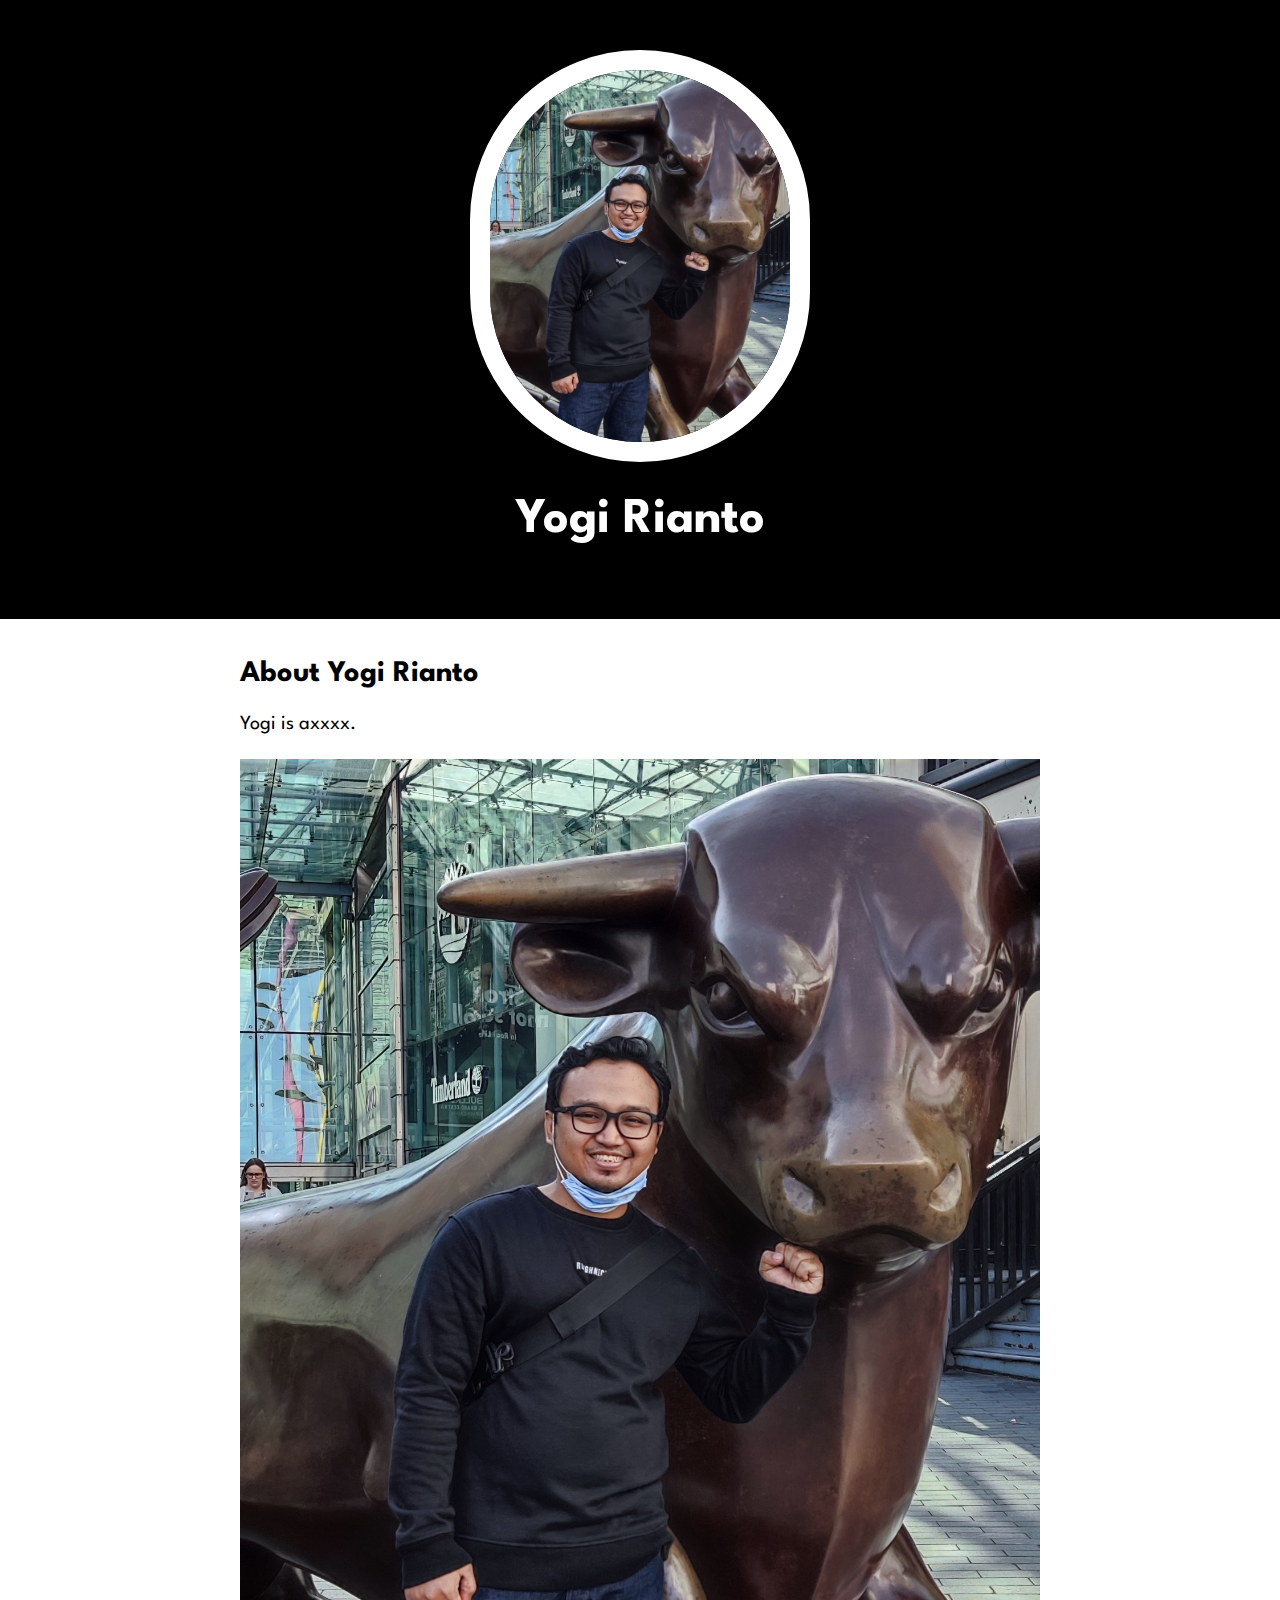
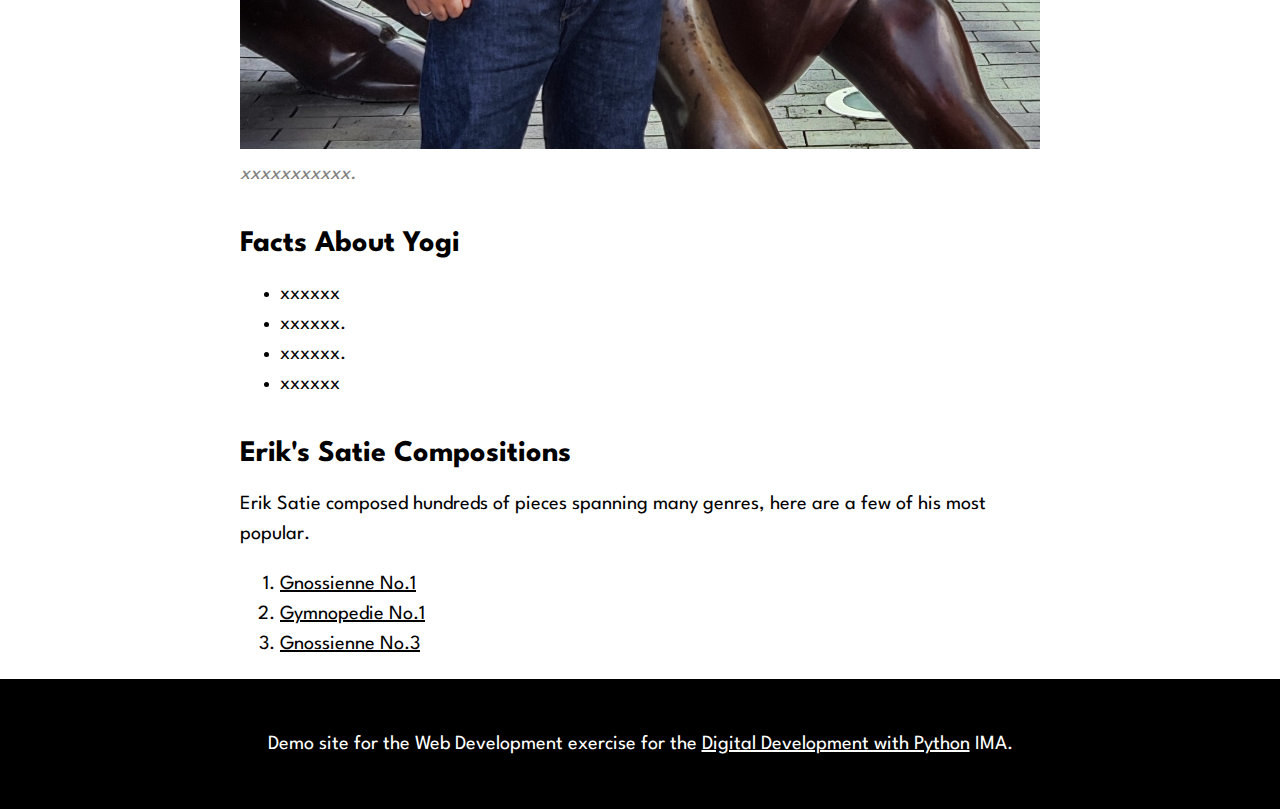
==== index.html @ 6f37bd8b "Update index.html" ====
<!DOCTYPE html>
<html>
<head>
	<meta charset="utf-8">
	<meta name="viewport" content="width=device-width, initial-scale=1">
	<title>DDP_IMA_Yogi</title>
	<link rel="icon" href="Images/Bull_ring.jpg">
	<link rel="preconnect" href="https://fonts.googleapis.com">
	<link rel="preconnect" href="https://fonts.gstatic.com" crossorigin>
	<link href="https://fonts.googleapis.com/css2?family=League+Spartan&display=swap" rel="stylesheet">
	<link rel="stylesheet" type="text/css" href="CSS/style.css">
</head>
<body>

	<!-- Header section -->
	<header>
		<img src="Images/Bull_ring.jpg">
		<h1>Yogi Rianto</h1>
	</header>

	<!-- Main section -->
	<main>
		<h2>About Yogi Rianto</h2>
		<p>Yogi is axxxx.</p>
		<img src="Images/Bull_ring.jpg">
		<p class="caption">xxxxxxxxxxx.</p>

		<!-- Facts -->
		<h2>Facts About Yogi</h2>
		<ul>
			<li>xxxxxx</li>
			<li>xxxxxx.</li>
			<li>xxxxxx.</li>
			<li>xxxxxx</li>
		</ul>

		<!-- Compositions -->
		<h2>Erik's Satie Compositions</h2>
		<p>Erik Satie composed hundreds of pieces spanning many genres, here are a few of his most popular.</p>
		<ol>
			<li><a href="https://youtu.be/kYU-rE1eM-w" target="_blank">Gnossienne No.1</a></li>
			<li><a href="https://youtu.be/Yl7fK23F5QU" target="_blank">Gymnopedie No.1</a></li>
			<li><a href="https://youtu.be/yxY5NCPxs8A" target="_blank">Gnossienne No.3</a></li>		
		</ol></a>
	</main>

	<!-- Footer section -->
	<footer>
		<p>Demo site for the Web Development exercise for the <a href="https://courses.warwick.ac.uk/modules/2021/WM9A4-15" target="_blank">Digital Development with Python</a> IMA.</p>
	</footer>
</body>
</html>
---- CSS/style.css ----
body {
	margin: 0;
	font-family: 'League Spartan', sans-serif;
	font-size: 20px;
	line-height: 30px;
}

/*Header section*/

header{
	background-color: black;
	text-align: center;
	padding-top: 50px;
	padding-bottom: 50px;
}

header h1{
	color:  white;
	font-size: 50px;
}

header img{
	border-radius: 170px;
	width: 300px;
	border: 20px solid white;
}

/*Main section*/
main{
	max-width: 800px;
	margin: 0 auto;
	padding: 0 20px;
}

main img{
	max-width: 100%;
}

main h2{
	font-size: 30px;
	margin: 40px 0 10px;
}

main a{
	color: black;
}

main a:hover{
	background-color: black;
	color: white;
}

p.caption{
	margin-top: 0;
	color:  grey;
	font-style: italic;
	font-size: 20px;
}

/*Footer section*/

footer{
	background-color: black;
	text-align: center;
	padding: 50px;
}

footer p{
	margin: 0;
	color:  white;
	font-size: 20px;
}

footer a{
	color: white;
}

footer a:hover{
	background-color: white;
	color: black;
}
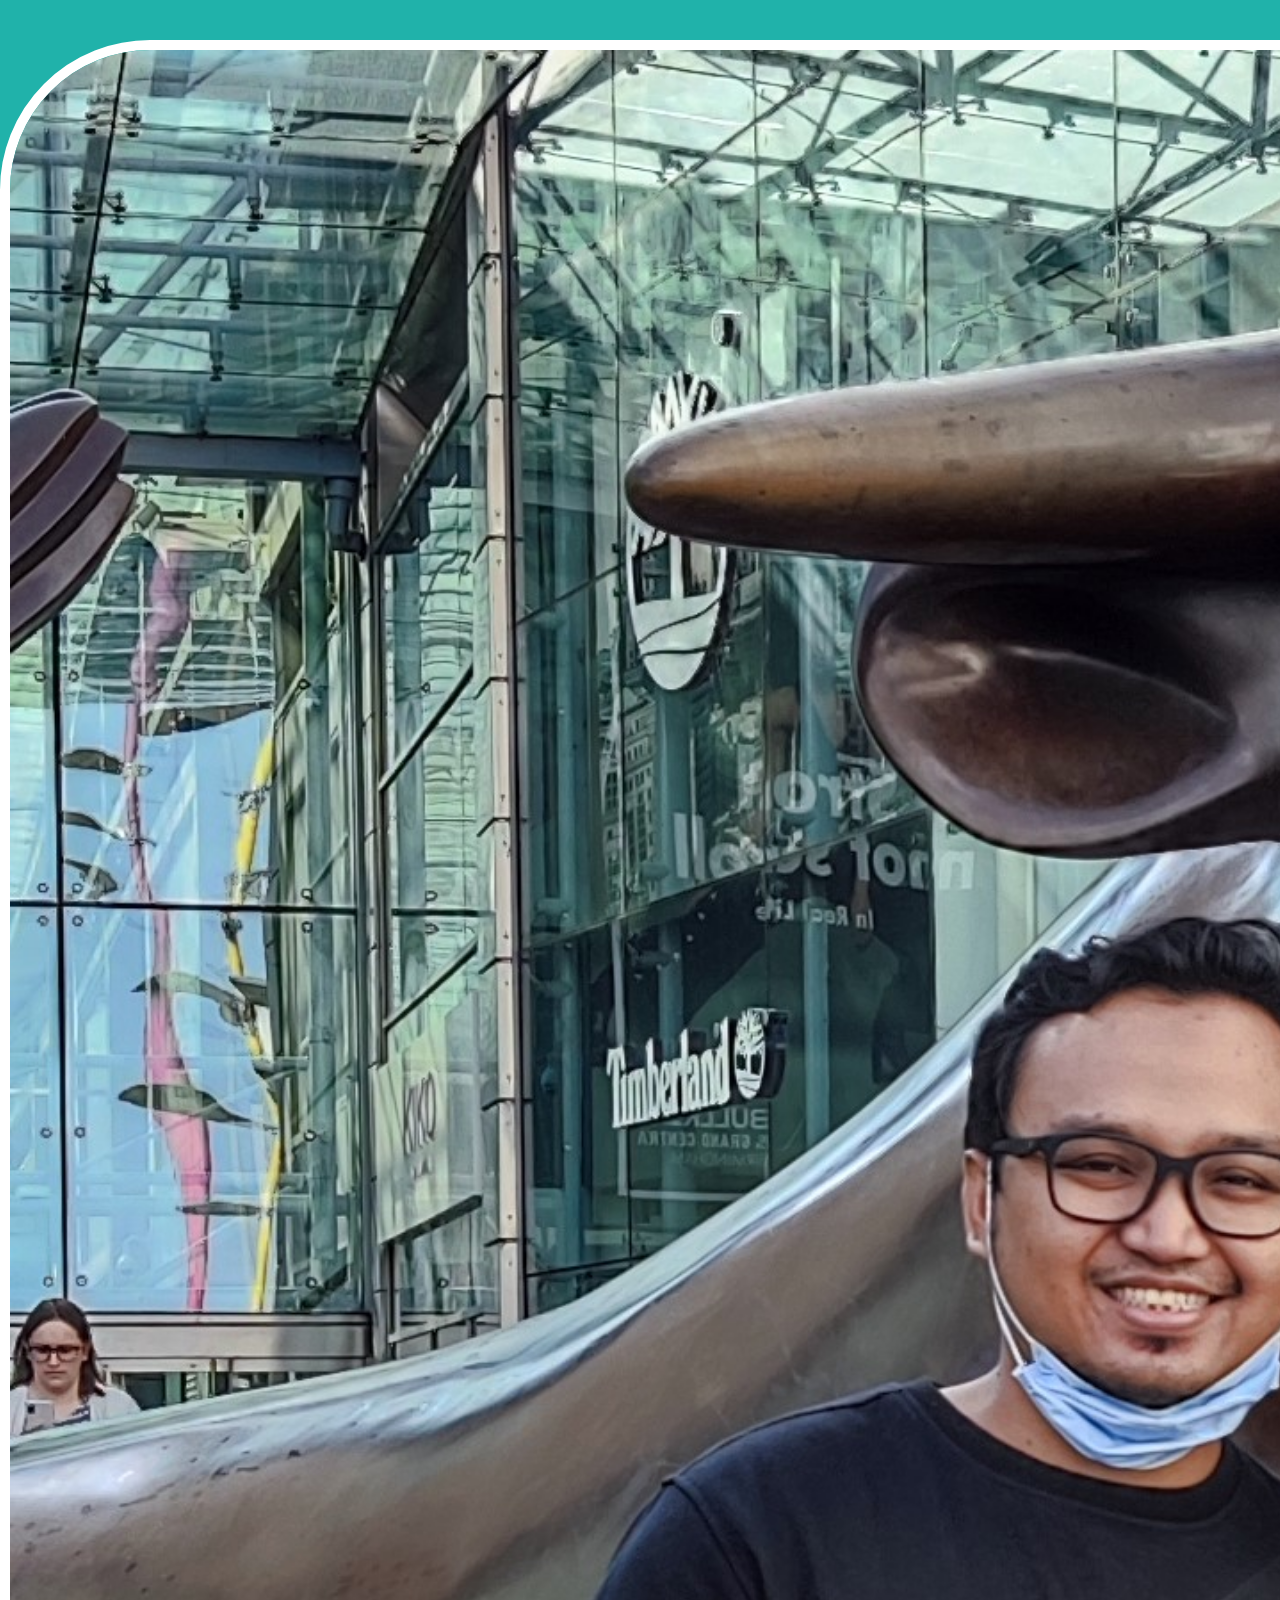
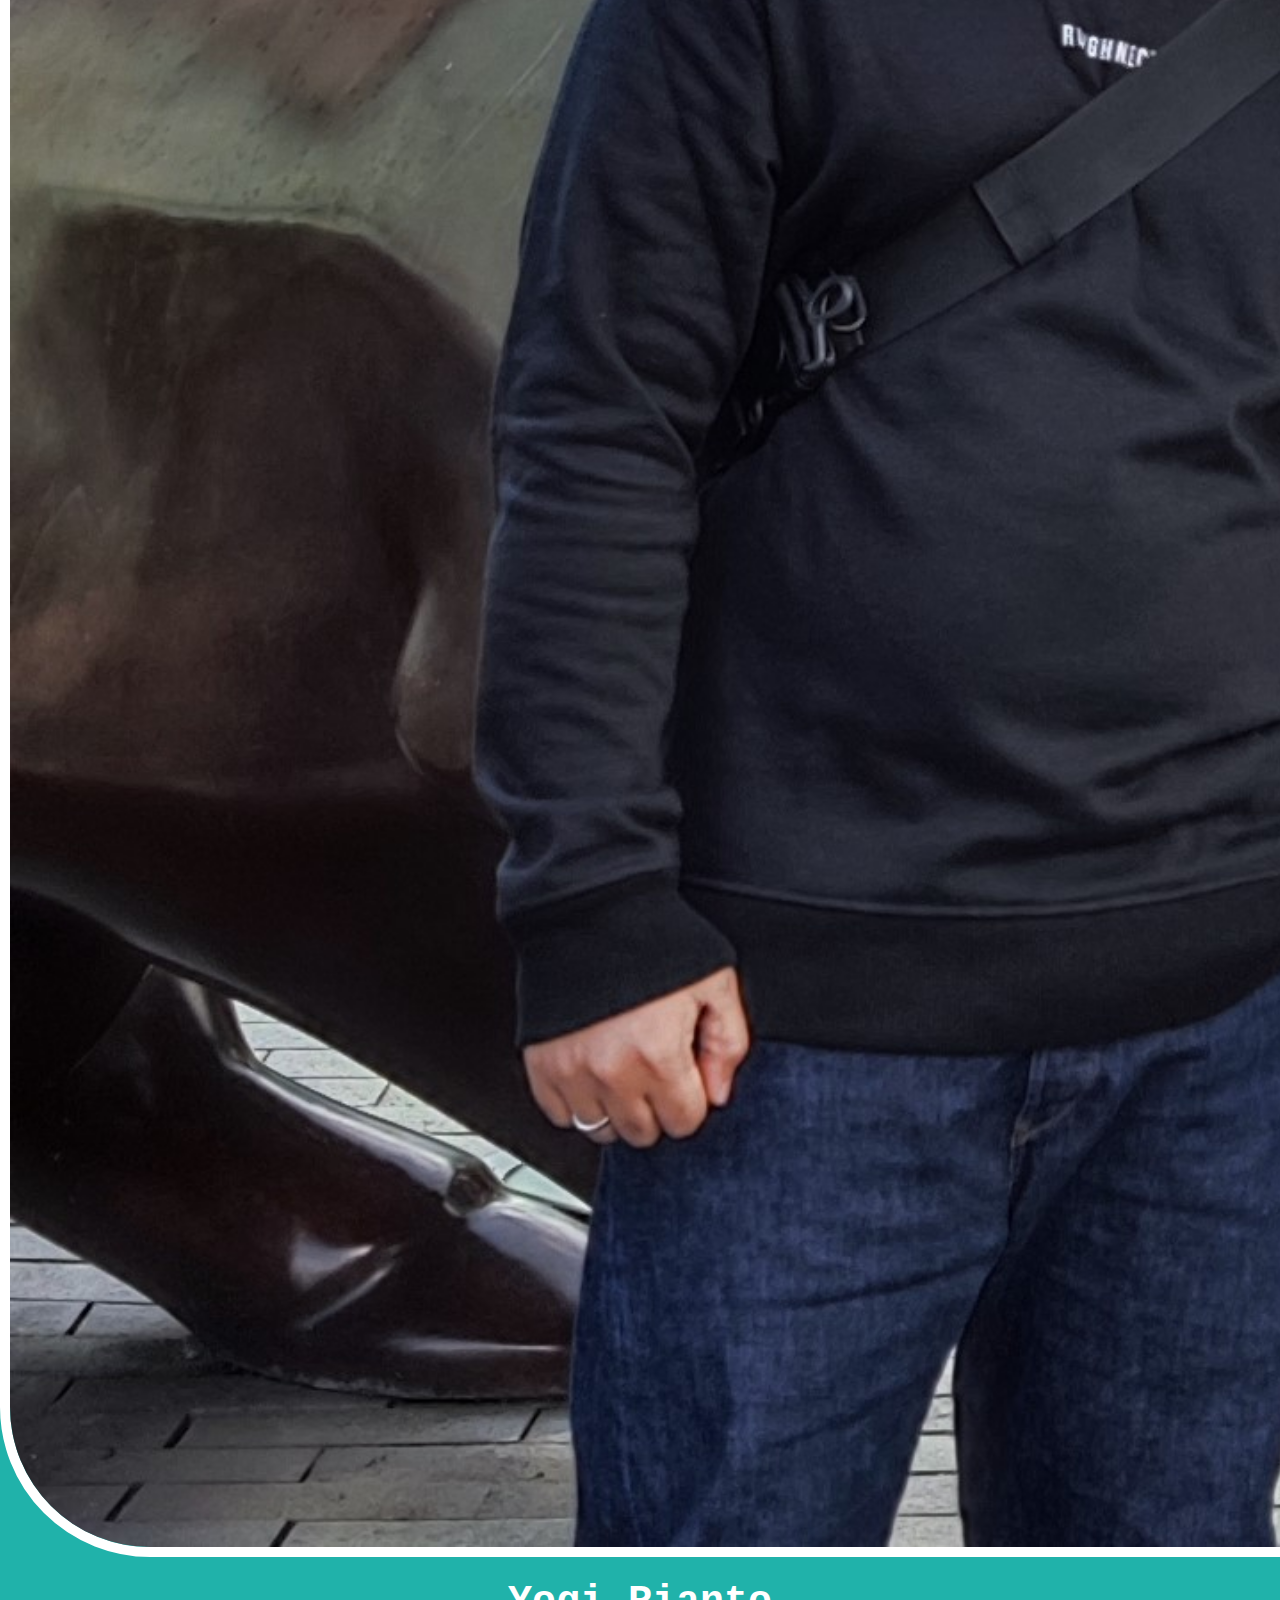
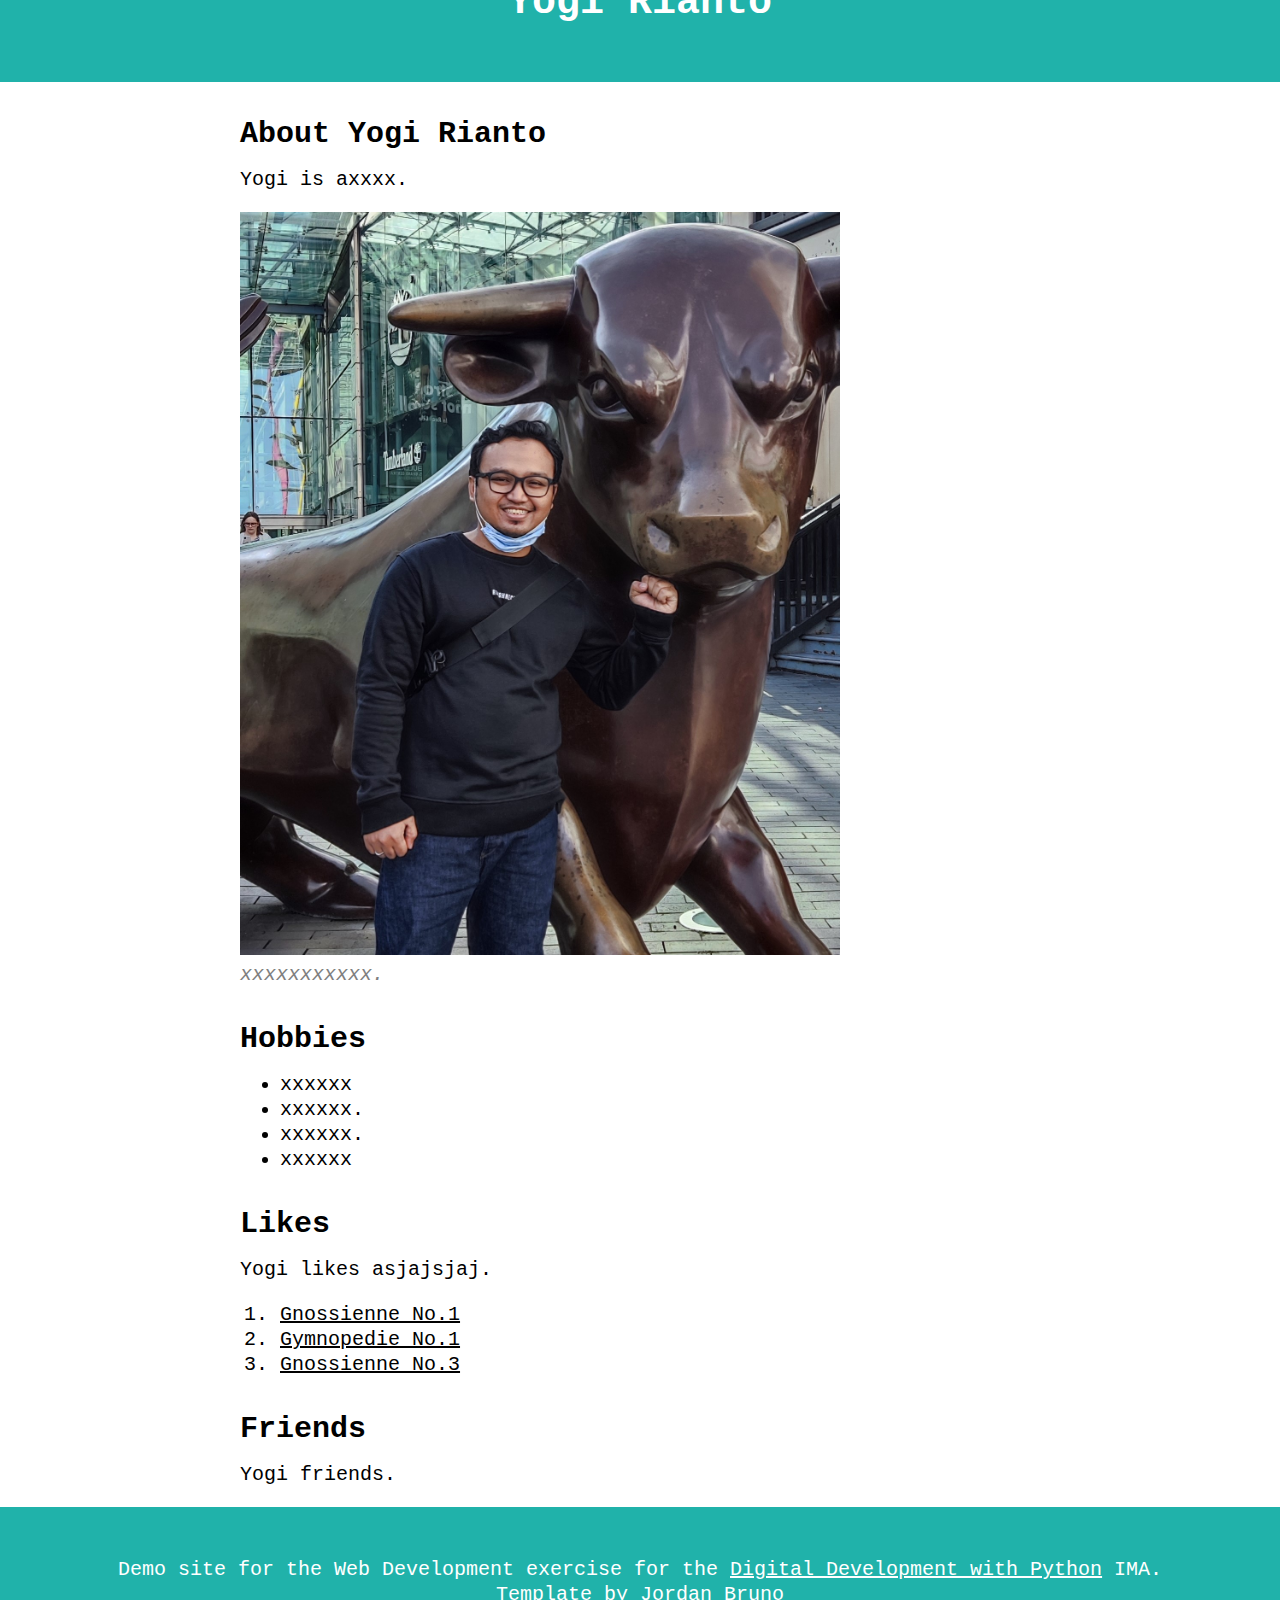
==== commit 94aa6a88: "Update index.html" ====
--- a/index.html
+++ b/index.html
@@ -25,8 +25,8 @@
 		<img src="Images/Bull_ring.jpg">
 		<p class="caption">xxxxxxxxxxx.</p>
 
-		<!-- Facts -->
-		<h2>Facts About Yogi</h2>
+		<!-- Hobbies -->
+		<h2>Hobbies</h2>
 		<ul>
 			<li>xxxxxx</li>
 			<li>xxxxxx.</li>
@@ -34,19 +34,24 @@
 			<li>xxxxxx</li>
 		</ul>
 
-		<!-- Compositions -->
-		<h2>Erik's Satie Compositions</h2>
-		<p>Erik Satie composed hundreds of pieces spanning many genres, here are a few of his most popular.</p>
+		<!-- Likes -->
+		<h2>Likes</h2>
+		<p>Yogi likes asjajsjaj.</p>
 		<ol>
 			<li><a href="https://youtu.be/kYU-rE1eM-w" target="_blank">Gnossienne No.1</a></li>
 			<li><a href="https://youtu.be/Yl7fK23F5QU" target="_blank">Gymnopedie No.1</a></li>
 			<li><a href="https://youtu.be/yxY5NCPxs8A" target="_blank">Gnossienne No.3</a></li>		
 		</ol></a>
+		<!-- Friends -->
+		<h2>Friends</h2>
+		<p>Yogi friends.</p>
+
 	</main>
 
 	<!-- Footer section -->
 	<footer>
 		<p>Demo site for the Web Development exercise for the <a href="https://courses.warwick.ac.uk/modules/2021/WM9A4-15" target="_blank">Digital Development with Python</a> IMA.</p>
+		<p>Template by Jordan_Bruno<p>
 	</footer>
 </body>
 </html>--- a/CSS/style.css
+++ b/CSS/style.css
@@ -1,28 +1,28 @@
 body {
 	margin: 0;
-	font-family: 'League Spartan', sans-serif;
+	font-family: monospace ;
 	font-size: 20px;
-	line-height: 30px;
+	line-height: 25px;
 }
 
 /*Header section*/
 
 header{
-	background-color: black;
+	background-color: lightseagreen;
 	text-align: center;
-	padding-top: 50px;
-	padding-bottom: 50px;
+	padding-top: 40px;
+	padding-bottom: 40px;
 }
 
 header h1{
 	color:  white;
-	font-size: 50px;
+	font-size: 40px;
 }
 
 header img{
-	border-radius: 170px;
-	width: 300px;
-	border: 20px solid white;
+	border-radius: 150px;
+	width: 2500px;
+	border: 10px solid white;
 }
 
 /*Main section*/
@@ -33,7 +33,7 @@
 }
 
 main img{
-	max-width: 100%;
+	max-width: 75%;
 }
 
 main h2{
@@ -60,7 +60,7 @@
 /*Footer section*/
 
 footer{
-	background-color: black;
+	background-color: lightseagreen;
 	text-align: center;
 	padding: 50px;
 }
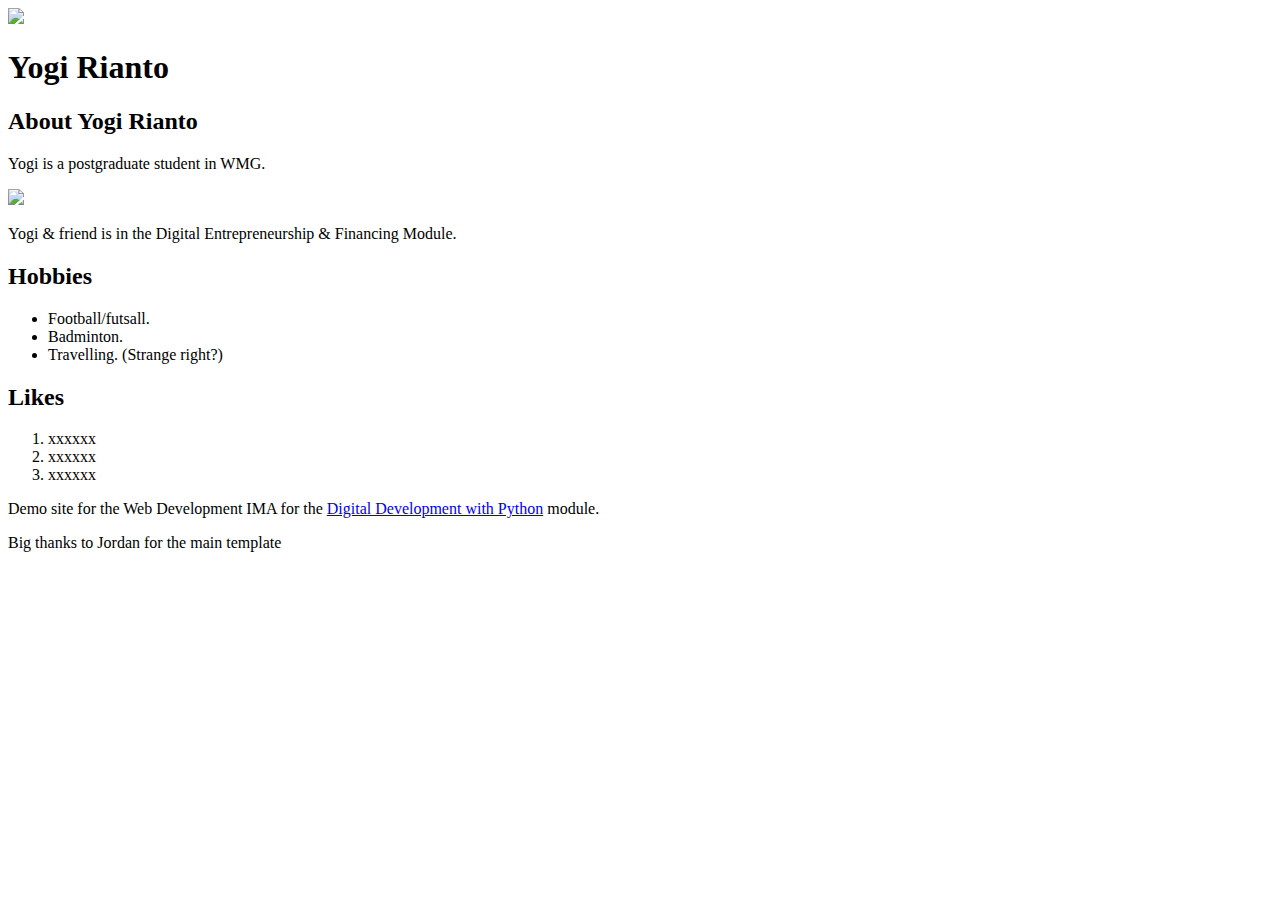
==== commit 8c65de82: "Update index.html" ====
--- a/index.html
+++ b/index.html
@@ -3,55 +3,48 @@
 <head>
 	<meta charset="utf-8">
 	<meta name="viewport" content="width=device-width, initial-scale=1">
-	<title>DDP_IMA_Yogi</title>
-	<link rel="icon" href="Images/Bull_ring.jpg">
+	<title>DDP IMA Yogi Rianto</title>
 	<link rel="preconnect" href="https://fonts.googleapis.com">
 	<link rel="preconnect" href="https://fonts.gstatic.com" crossorigin>
 	<link href="https://fonts.googleapis.com/css2?family=League+Spartan&display=swap" rel="stylesheet">
-	<link rel="stylesheet" type="text/css" href="CSS/style.css">
+	<link rel="stylesheet" type="text/css" href="style.css">
 </head>
 <body>
 
 	<!-- Header section -->
 	<header>
-		<img src="Images/Bull_ring.jpg">
-		<h1>Yogi Rianto</h1>
+		<img src="header_photo.jpg"<br>
+			<h1>Yogi Rianto</h1>
 	</header>
 
 	<!-- Main section -->
 	<main>
 		<h2>About Yogi Rianto</h2>
-		<p>Yogi is axxxx.</p>
-		<img src="Images/Bull_ring.jpg">
-		<p class="caption">xxxxxxxxxxx.</p>
+		<p>Yogi is a postgraduate student in WMG.</p>
+		<img src="3.png">
+		<p class="caption">Yogi & friend is in the Digital Entrepreneurship & Financing Module.</p>
 
 		<!-- Hobbies -->
 		<h2>Hobbies</h2>
 		<ul>
-			<li>xxxxxx</li>
-			<li>xxxxxx.</li>
-			<li>xxxxxx.</li>
-			<li>xxxxxx</li>
+			<li>Football/futsall.</li>
+			<li>Badminton.</li>
+			<li>Travelling. (Strange right?)</li>
 		</ul>
 
 		<!-- Likes -->
 		<h2>Likes</h2>
-		<p>Yogi likes asjajsjaj.</p>
 		<ol>
-			<li><a href="https://youtu.be/kYU-rE1eM-w" target="_blank">Gnossienne No.1</a></li>
-			<li><a href="https://youtu.be/Yl7fK23F5QU" target="_blank">Gymnopedie No.1</a></li>
-			<li><a href="https://youtu.be/yxY5NCPxs8A" target="_blank">Gnossienne No.3</a></li>		
+			<li>xxxxxx</li>
+			<li>xxxxxx</li>
+			<li>xxxxxx</li>		
 		</ol></a>
-		<!-- Friends -->
-		<h2>Friends</h2>
-		<p>Yogi friends.</p>
-
 	</main>
 
 	<!-- Footer section -->
 	<footer>
-		<p>Demo site for the Web Development exercise for the <a href="https://courses.warwick.ac.uk/modules/2021/WM9A4-15" target="_blank">Digital Development with Python</a> IMA.</p>
-		<p>Template by Jordan_Bruno<p>
+		<p>Demo site for the Web Development IMA for the <a href="https://courses.warwick.ac.uk/modules/2021/WM9A4-15" target="_blank">Digital Development with Python</a> module.</p>
+		<p>Big thanks to Jordan for the main template</p>
 	</footer>
 </body>
 </html>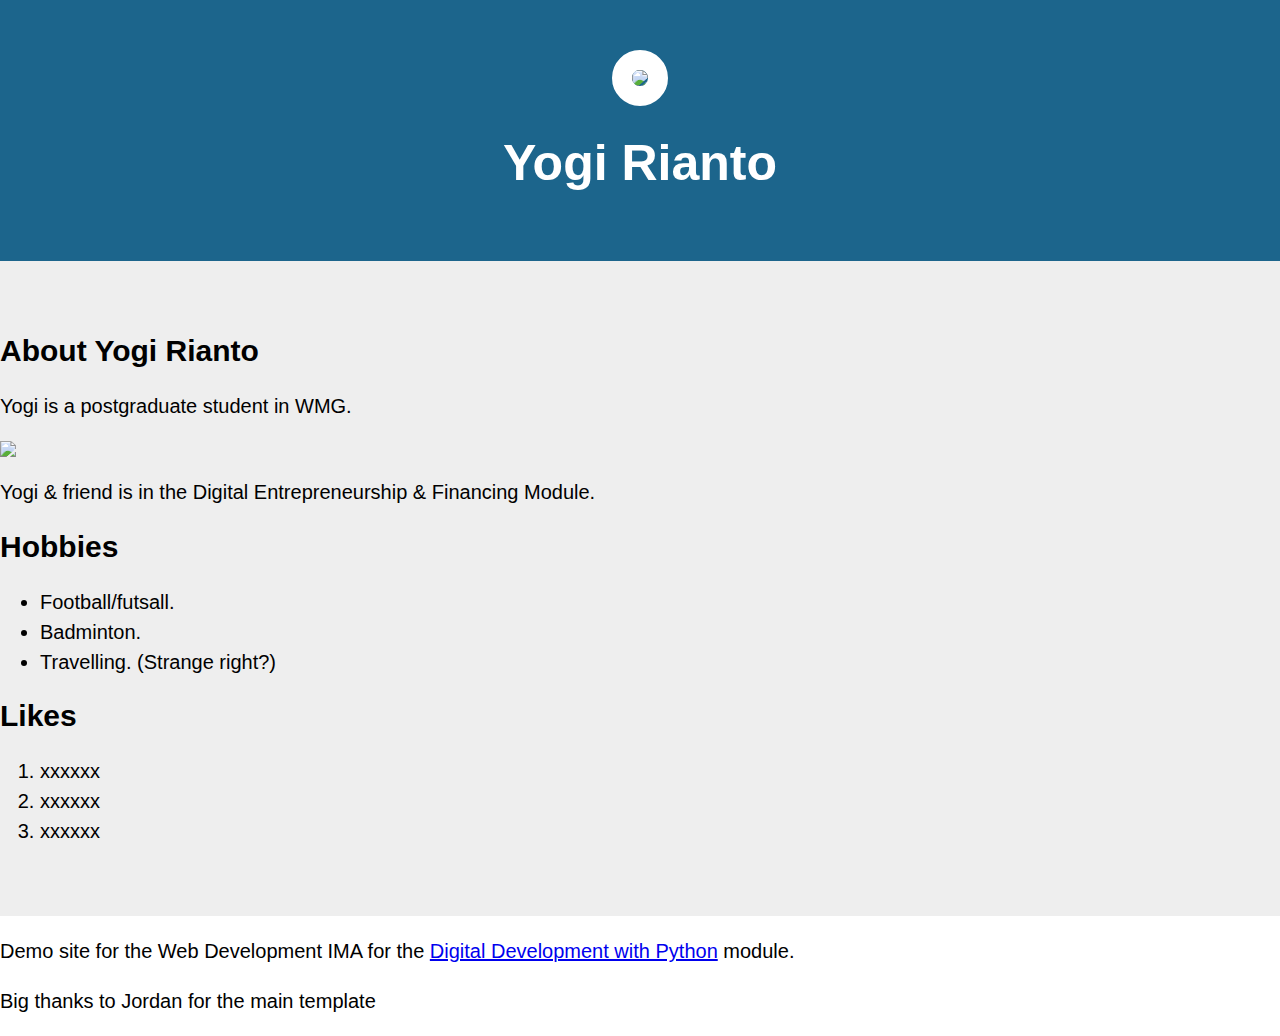
==== commit 5698eda5: "Update index.html" ====
--- a/index.html
+++ b/index.html
@@ -7,7 +7,7 @@
 	<link rel="preconnect" href="https://fonts.googleapis.com">
 	<link rel="preconnect" href="https://fonts.gstatic.com" crossorigin>
 	<link href="https://fonts.googleapis.com/css2?family=League+Spartan&display=swap" rel="stylesheet">
-	<link rel="stylesheet" type="text/css" href="style.css">
+	<link rel="stylesheet" type="text/css" href="CSS/style.css">
 </head>
 <body>
 
--- a/CSS/style.css
+++ b/CSS/style.css
@@ -0,0 +1,83 @@
+body {
+	margin: 0;
+	font-family: Verdana, Geneva, Tahoma, sans-serif, sans-serif;
+	font-size: 20px;
+	line-height: 30px;
+}
+/*Header section*/
+
+header{
+	background: #1C658C;
+	text-align: center;
+	padding-top: 50px;
+	padding-bottom: 50px;
+
+}
+
+header h1{
+	color:  white;
+	font-size: 50px;
+}
+
+header img{
+	border-radius: 170px;
+	width: 300px;
+	border: 20px solid white;
+}
+
+/*Main section*/
+main{
+	background: #EEEEEE;
+	margin: 0 auto;
+	padding-top: 50px;
+	padding-bottom: 50px;
+}
+
+main img{
+	margin-left:auto;
+	margin-right:auto;
+	display:block;
+	
+main h2{
+	font-size: 30px;
+	margin: 40px 0 10px;
+}
+
+main a{
+	color: black;
+}
+
+main a:hover{
+	background-color: black;
+	color: white;
+}
+
+p.caption{
+	margin-top: 0;
+	color:  grey;
+	font-style: italic;
+	font-size: 20px;
+}
+/*Footer section*/
+
+footer{
+	background-color:#1C658C;
+	text-align: center;
+	padding: 50px;
+}
+
+
+footer p{
+	margin: 0;
+	color:  white;
+	font-size: 20px;
+}
+
+footer a{
+	color: white;
+}
+
+footer a:hover{
+	background-color: white;
+	color: black;
+}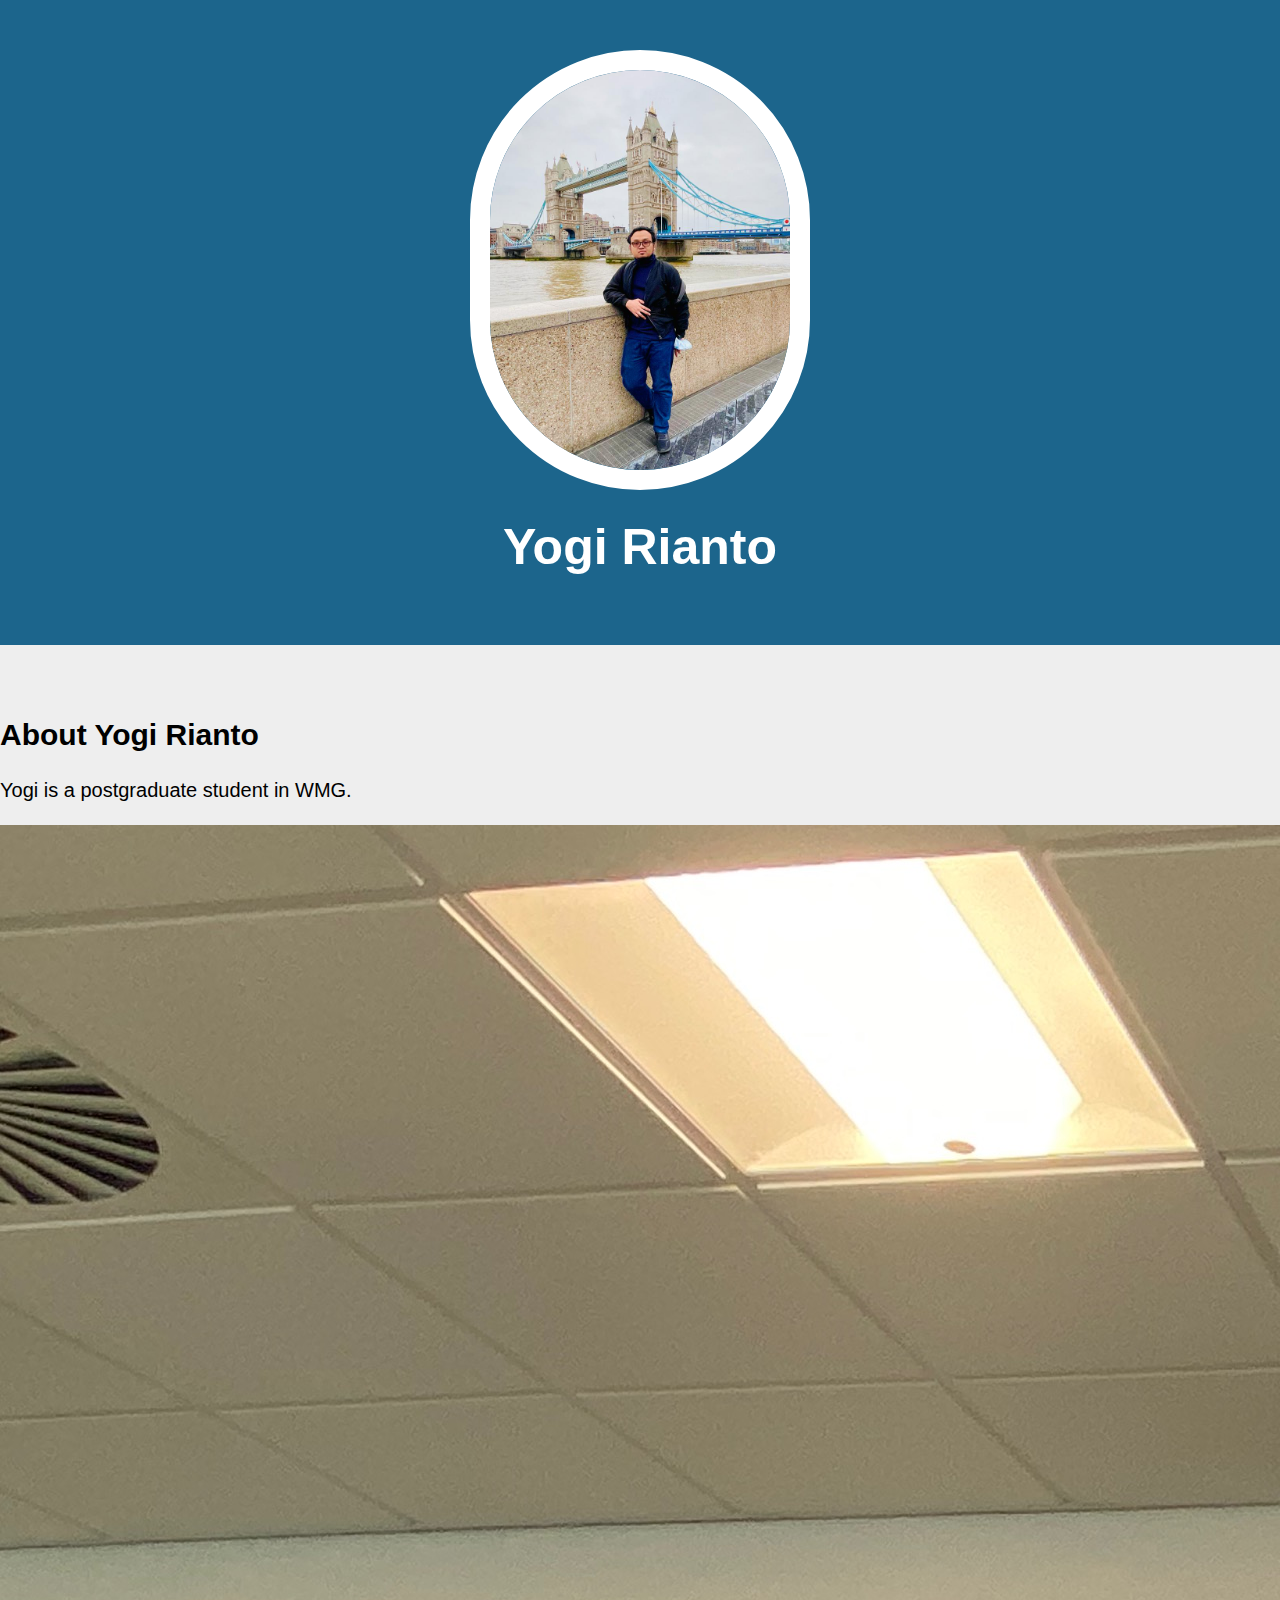
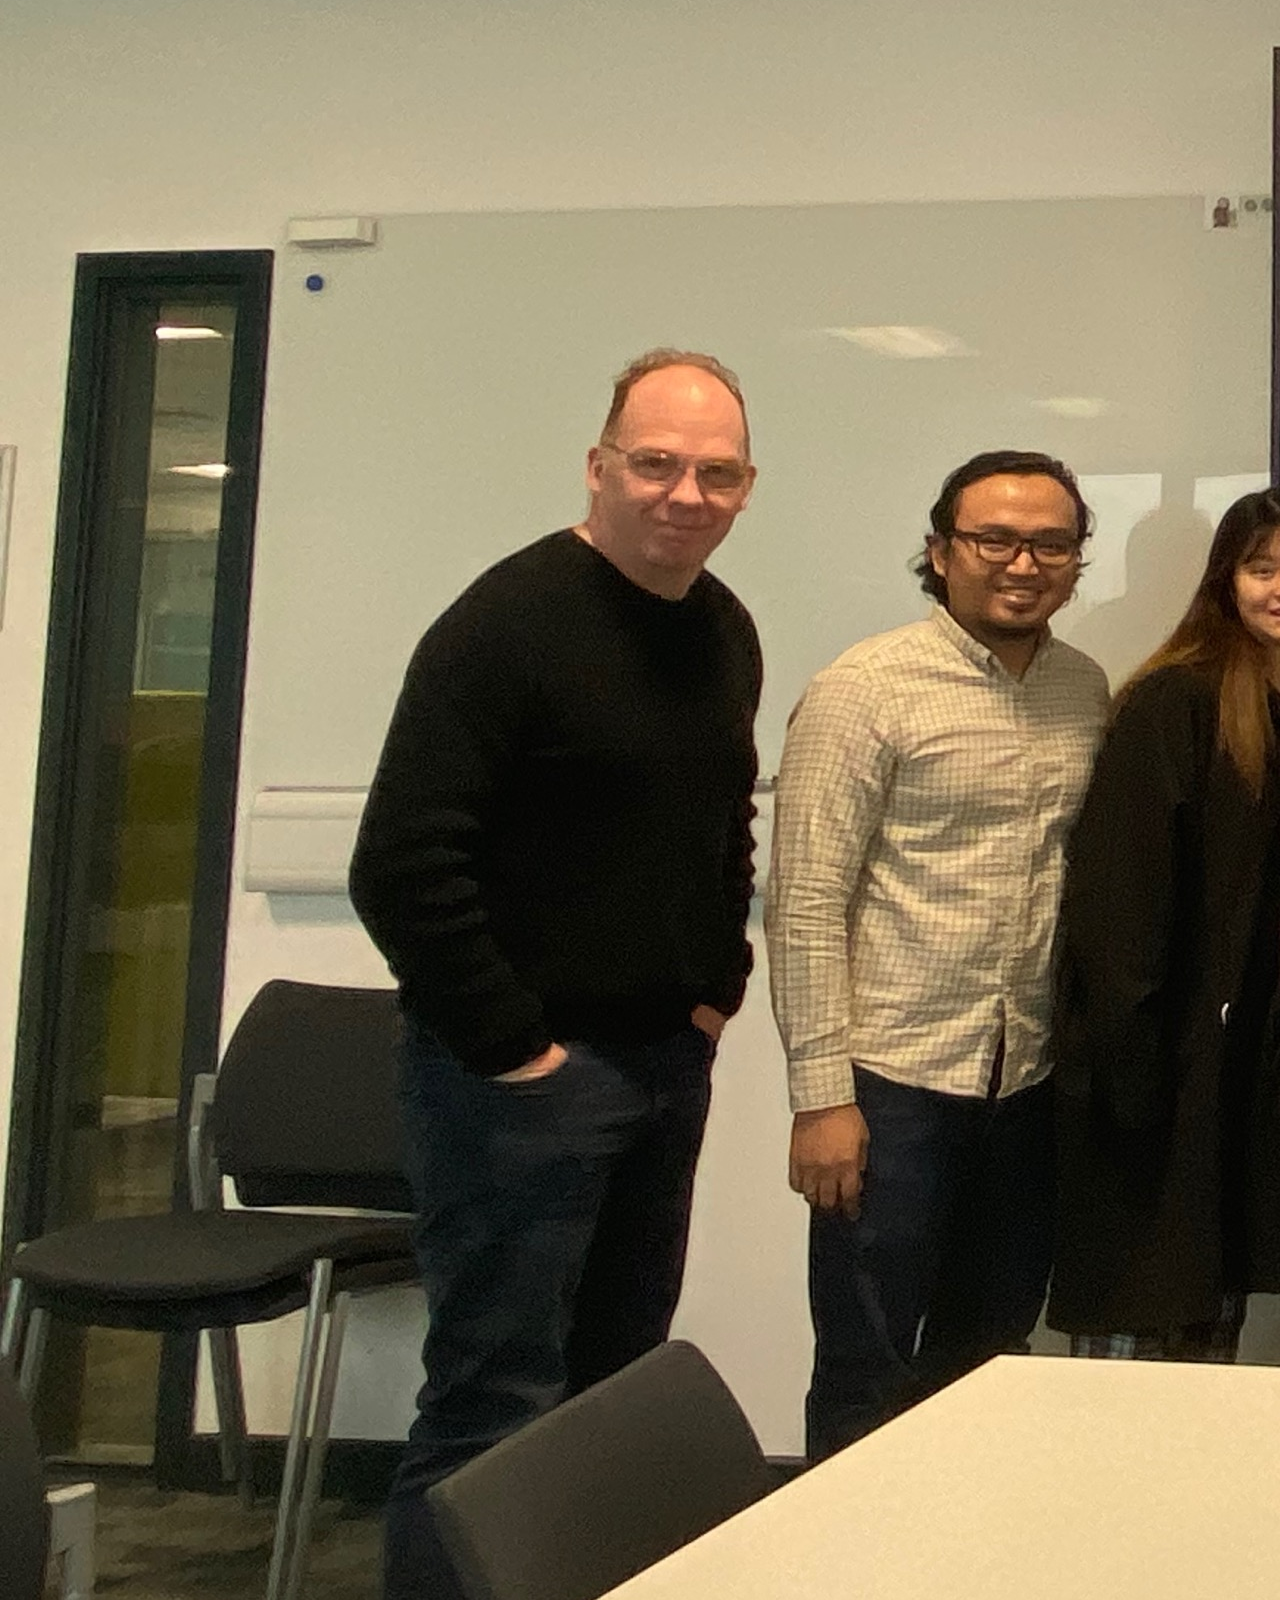
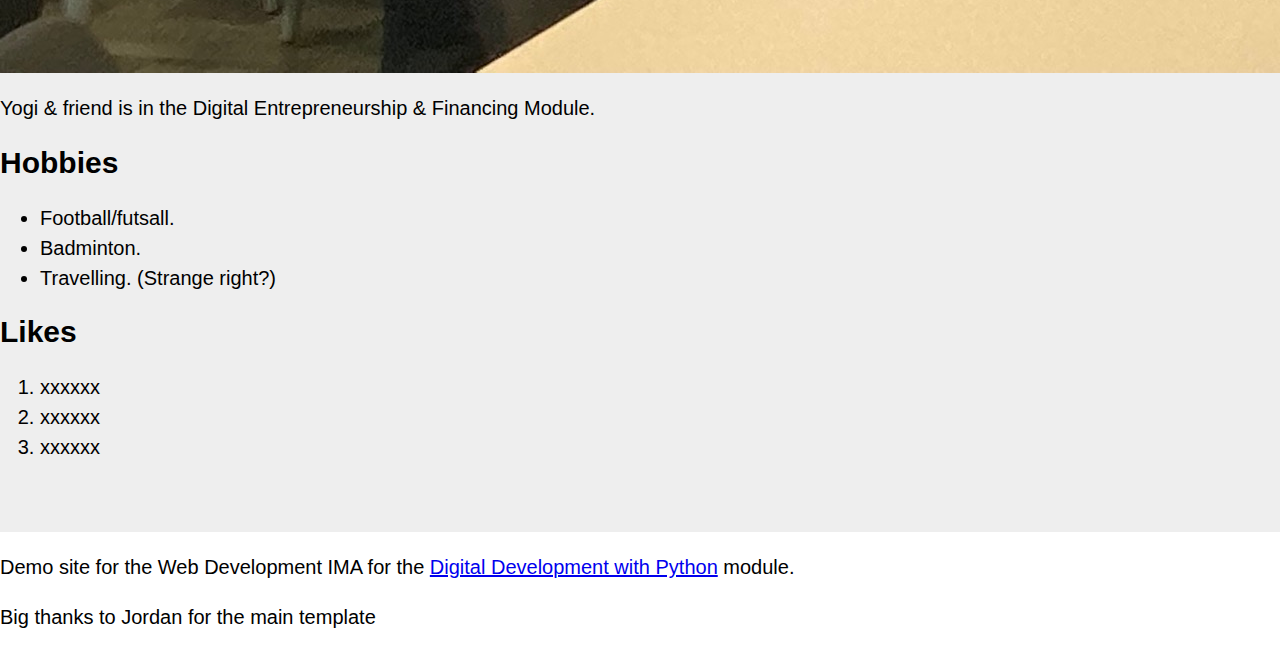
==== commit 6668ea8b: "Update index.html" ====
--- a/index.html
+++ b/index.html
@@ -13,7 +13,7 @@
 
 	<!-- Header section -->
 	<header>
-		<img src="header_photo.jpg"<br>
+		<img src="Images/header_photo.jpg"<br>
 			<h1>Yogi Rianto</h1>
 	</header>
 
@@ -21,7 +21,7 @@
 	<main>
 		<h2>About Yogi Rianto</h2>
 		<p>Yogi is a postgraduate student in WMG.</p>
-		<img src="3.png">
+		<img src="Images/3.png">
 		<p class="caption">Yogi & friend is in the Digital Entrepreneurship & Financing Module.</p>
 
 		<!-- Hobbies -->
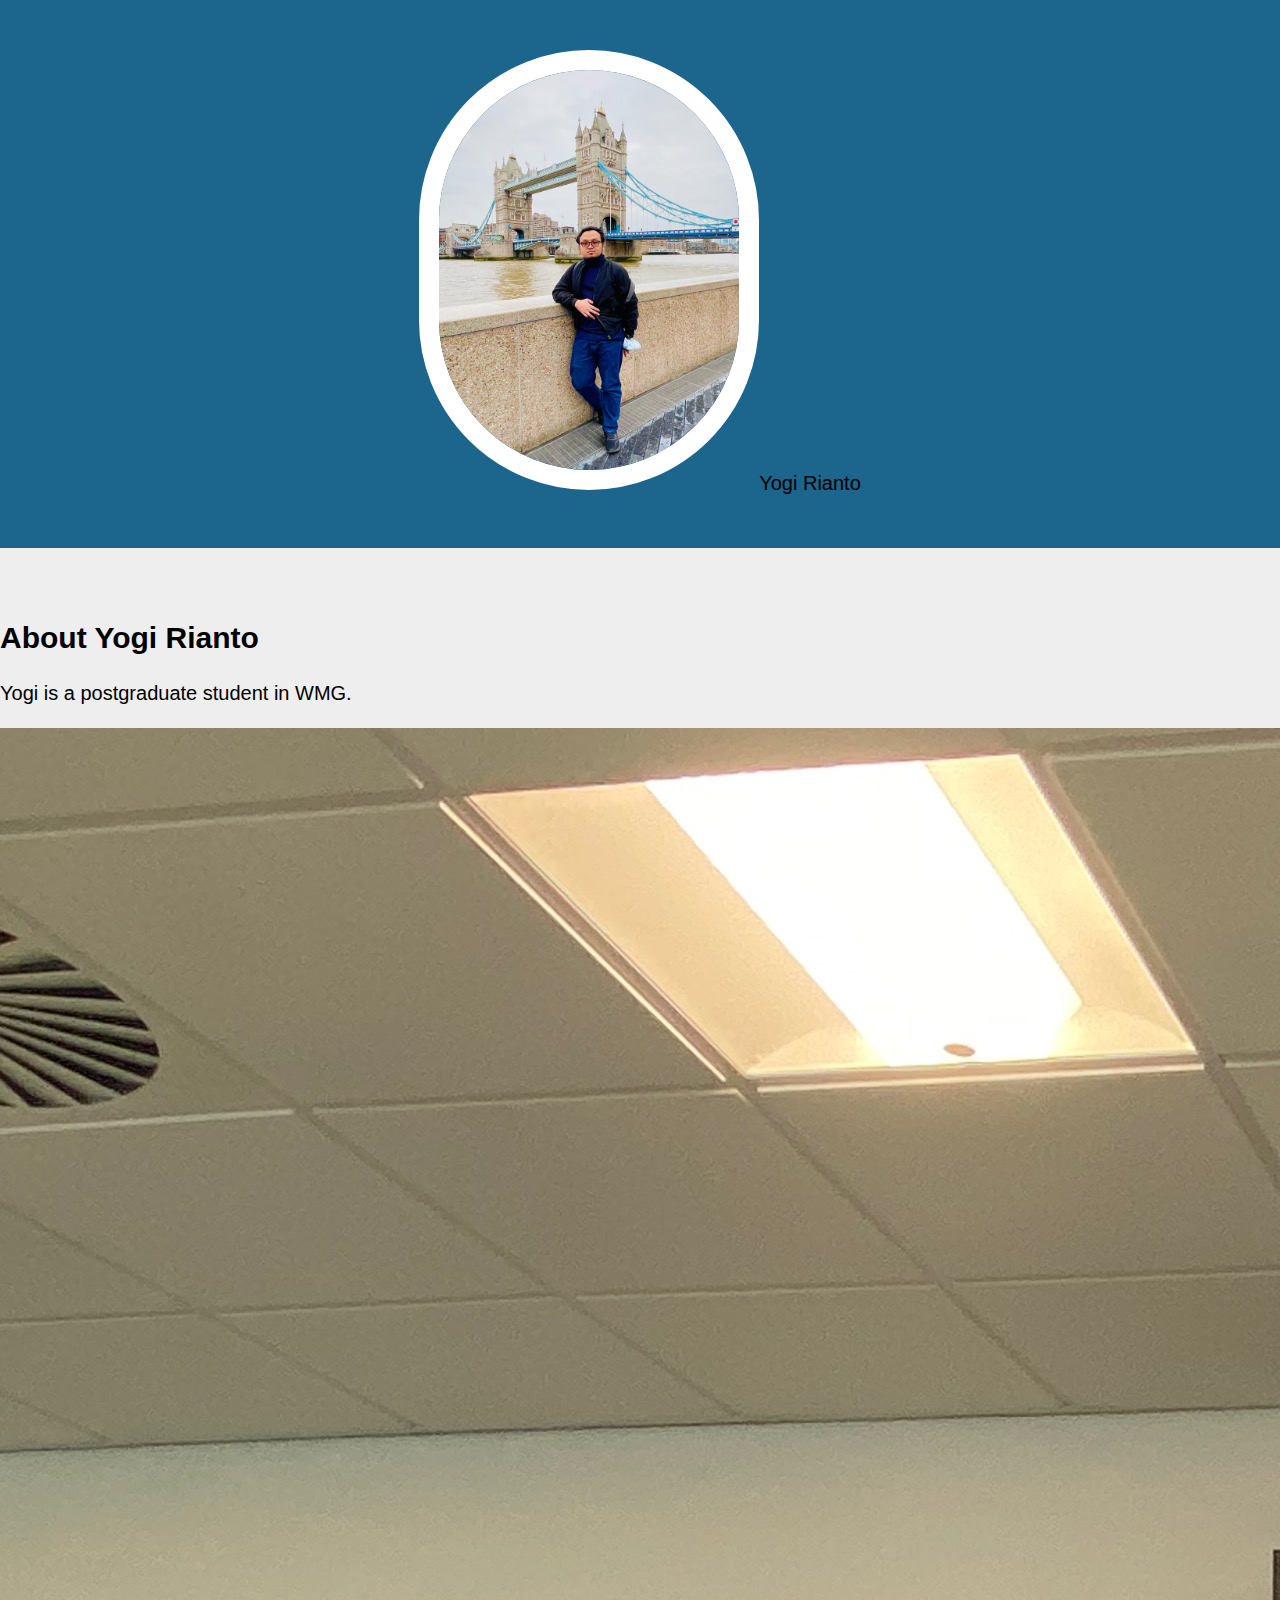
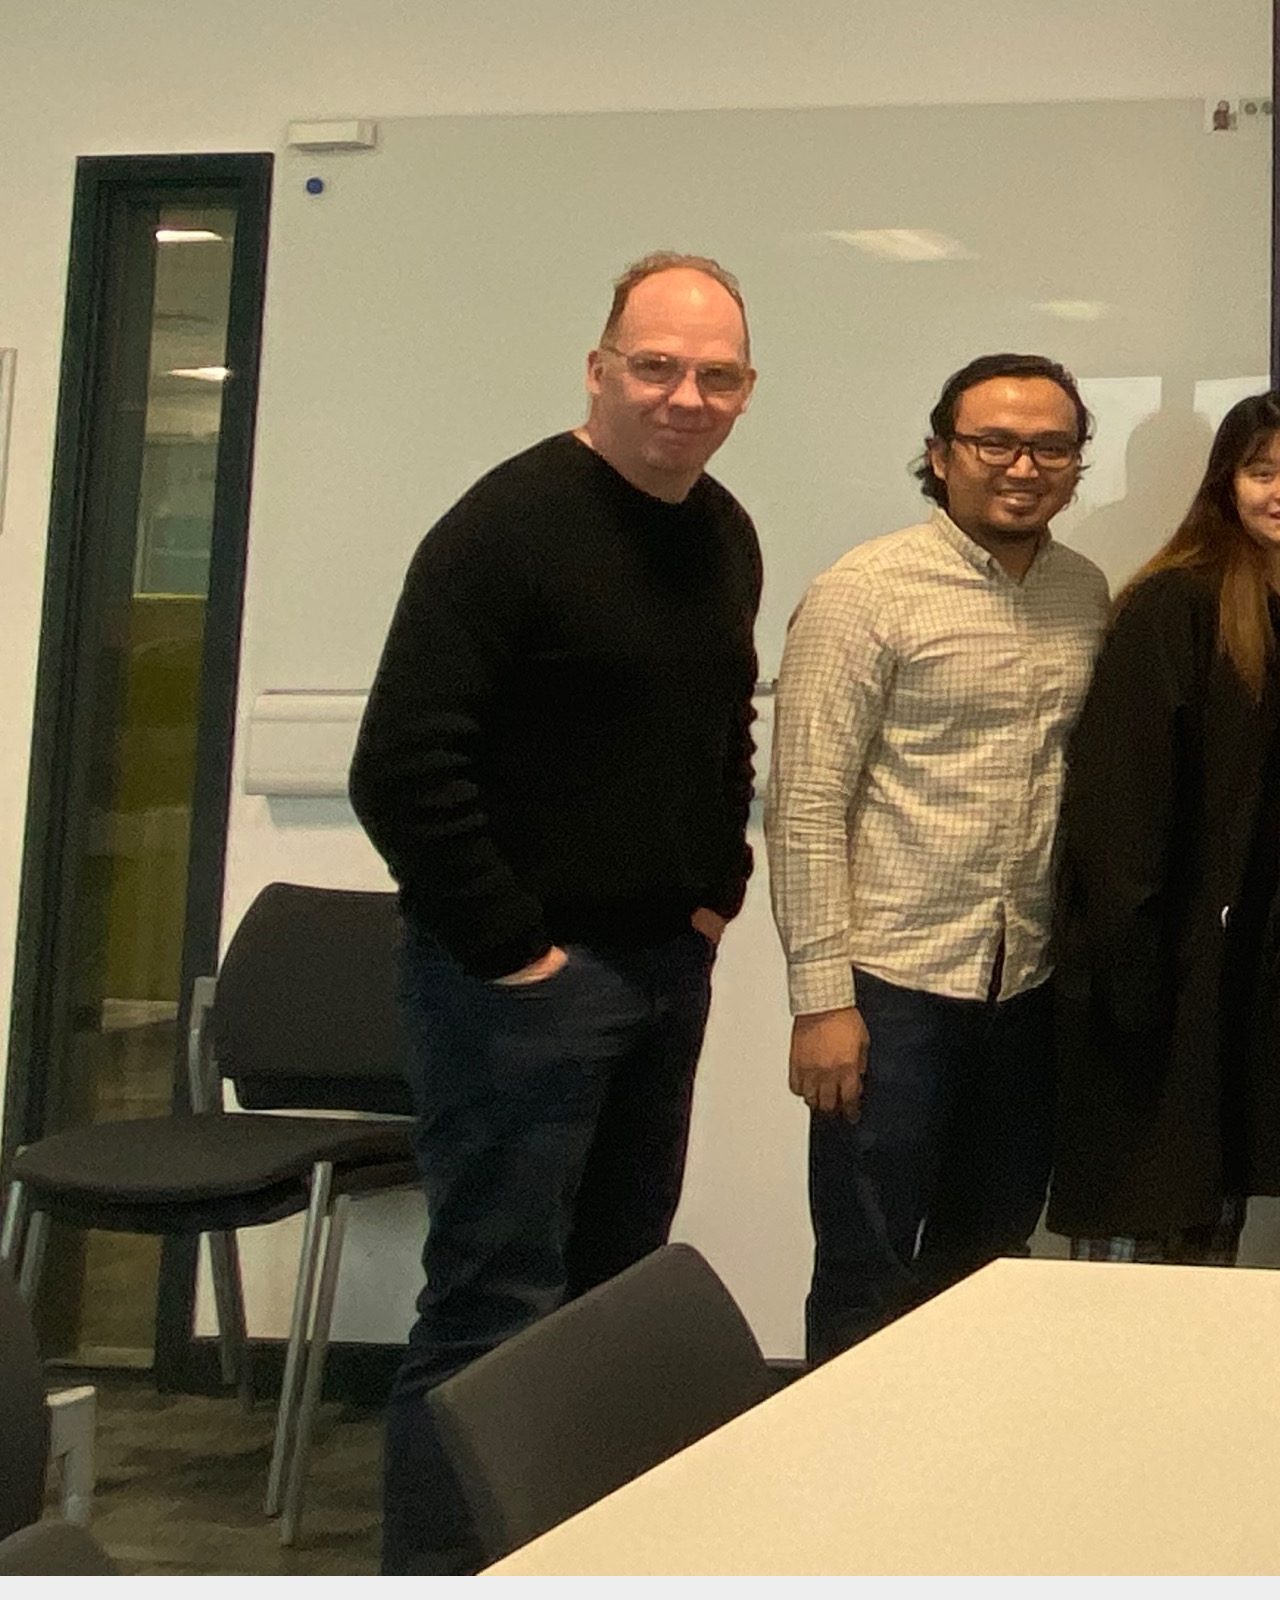
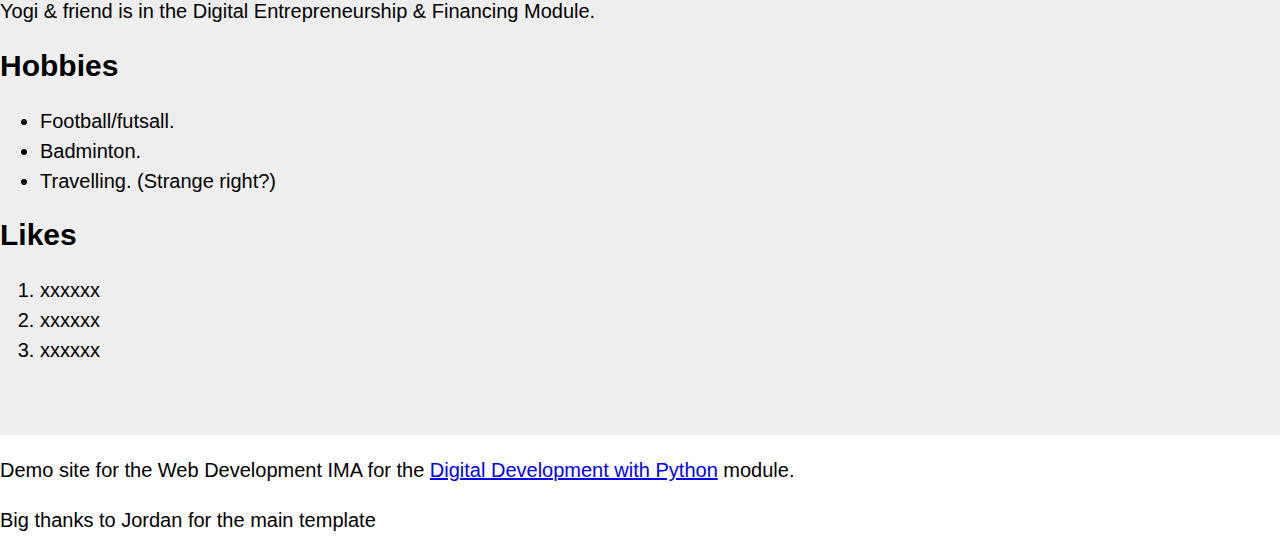
==== commit 51657002: "Update index.html" ====
--- a/index.html
+++ b/index.html
@@ -13,7 +13,7 @@
 
 	<!-- Header section -->
 	<header>
-		<img src="Images/header_photo.jpg"<br>
+		<img src="Images/header_photo.jpg"
 			<h1>Yogi Rianto</h1>
 	</header>
 
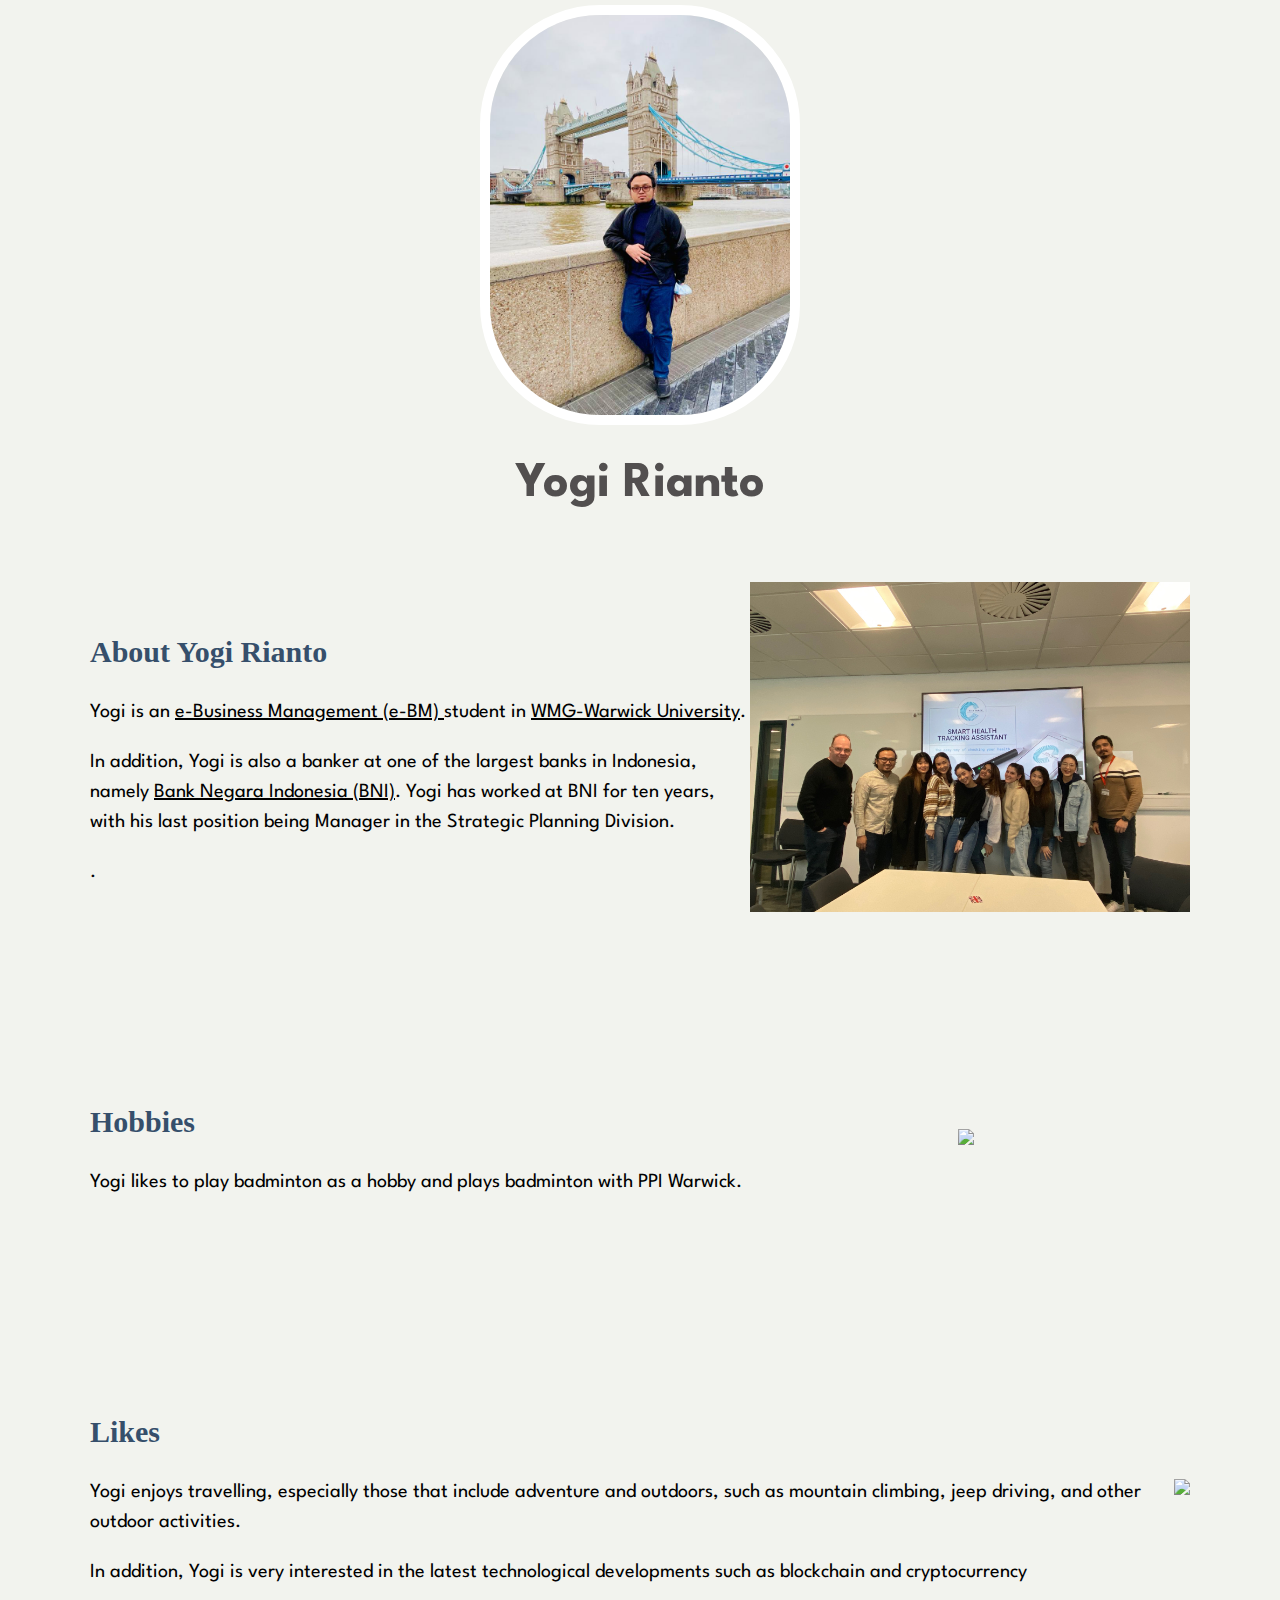
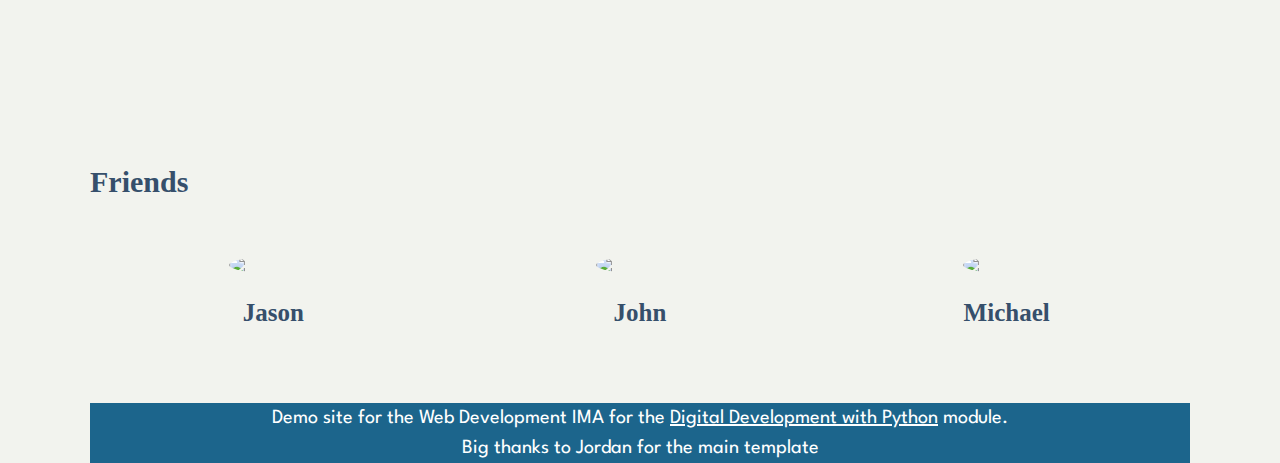
==== commit 5b307095: "s" ====
--- a/index.html
+++ b/index.html
@@ -7,39 +7,73 @@
 	<link rel="preconnect" href="https://fonts.googleapis.com">
 	<link rel="preconnect" href="https://fonts.gstatic.com" crossorigin>
 	<link href="https://fonts.googleapis.com/css2?family=League+Spartan&display=swap" rel="stylesheet">
-	<link rel="stylesheet" type="text/css" href="CSS/style.css">
+	<link rel="stylesheet" type="text/css" href="static/style2.css">
 </head>
 <body>
 
 	<!-- Header section -->
 	<header>
-		<img src="Images/header_photo.jpg"
-			<h1>Yogi Rianto</h1>
+		<img src="static/header_photo.jpg">
+        <h1>Yogi Rianto</h1>
 	</header>
 
 	<!-- Main section -->
 	<main>
-		<h2>About Yogi Rianto</h2>
-		<p>Yogi is a postgraduate student in WMG.</p>
-		<img src="Images/3.png">
-		<p class="caption">Yogi & friend is in the Digital Entrepreneurship & Financing Module.</p>
+		<div class="wrapper">
 
-		<!-- Hobbies -->
-		<h2>Hobbies</h2>
-		<ul>
-			<li>Football/futsall.</li>
-			<li>Badminton.</li>
-			<li>Travelling. (Strange right?)</li>
-		</ul>
-
-		<!-- Likes -->
-		<h2>Likes</h2>
-		<ol>
-			<li>xxxxxx</li>
-			<li>xxxxxx</li>
-			<li>xxxxxx</li>		
-		</ol></a>
-	</main>
+			<section id="About Yogi">				
+				<div class="kolom">				
+					<h2>About Yogi Rianto</h2>
+					<p><p>Yogi is an <a href="https://warwick.ac.uk/fac/sci/wmg/education/wmgmasters/courses/masters_e-business_management">e-Business Management (e-BM) </a> student in <a href="https://warwick.ac.uk/fac/sci/wmg">WMG-Warwick University</a>.</p> 
+					<p> In addition, Yogi is also a banker at one of the largest banks in Indonesia, namely <a href="https://www.bni.co.id/en-us/"> Bank Negara Indonesia (BNI)</a>. Yogi has worked at BNI for ten years, with his last position being Manager in the Strategic Planning Division.</p>.</p>					
+				</div>
+				<img src="static/3.png"/> 
+			</section>
+										
+			<!-- hobbies -->
+			<section id="Hobbies">				
+				<div class="kolom">				
+					<h2>Hobbies</h2>
+					<p>Yogi likes to play badminton as a hobby and plays badminton with PPI Warwick.</p>					
+				</div>
+				<img src="static/DSC00100.JPG"/>
+			</section>
+	
+			<!-- likes -->
+			<section id="likes">
+				<div class="kolom">					
+					<h2>Likes</h2>
+					<p>Yogi enjoys travelling, especially those that include adventure and outdoors, such as mountain climbing, jeep driving, and other outdoor activities. </p>
+					<p>In addition, Yogi is very interested in the latest technological developments such as blockchain and cryptocurrency</p>				
+				</div>
+				<img src="static/DSC00390.jpg"/>
+			</section>
+	
+			<!-- tutors -->
+			<section id="tutors">
+				<div class="tengah">
+					<div class="kolom">
+						<h2>Friends</h2>						
+					</div>
+	
+					<div class="tutor-list">
+						<div class="kartu-tutor">
+							<img src="https://dfu1k3y1rami2.cloudfront.net/wp-content/uploads/2014/07/26195109/2020_cb.jpg"/>
+							<p>Jason</p>
+						</div>
+						<div class="kartu-tutor">
+							<img src="https://images.ctfassets.net/1wryd5vd9xez/4DxzhQY7WFsbtTkoYntq23/a4a04701649e92a929010a6a860b66bf/https___cdn-images-1.medium.com_max_2000_1_Y6l_FDhxOI1AhjL56dHh8g.jpeg"/>
+							<p>John</p>
+						</div>
+						<div class="kartu-tutor">
+							<img src="https://images.fastcompany.net/image/upload/w_596,c_limit,q_auto:best,f_auto/fc/3021752-inline-i-1-why-square-designed-its-new-offices-to-work-like-a-city.jpg"/>
+							<p>Michael</p>
+						</div>
+					</div>
+											
+					</div>
+				</div>
+			</section>
 
 	<!-- Footer section -->
 	<footer>
--- a/static/style2.css
+++ b/static/style2.css
@@ -0,0 +1,162 @@
+body {
+	margin: 0;
+	background-color: #F2F3EE;
+	font-family: 'League Spartan', sans-serif;
+	font-size: 20px;
+	line-height: 30px;
+}
+
+/*Header section*/
+
+header{
+	background:url(PANO_20220129_123016.jpg);
+	text-align: center;
+	padding-top: 5px;
+	padding-bottom: 5px;
+}
+
+header h1{
+	color:  rgb(82, 79, 79);
+	font-size: 50px;
+}
+
+header img{
+	border-radius: 120px;
+	width: 300px;
+	border: 10px solid white;
+}
+section {
+    margin: auto;
+    display: flex;
+    margin-bottom: 50px;
+}
+/*Main section*/
+main{
+	max-width: 1100px;
+	margin: 0 auto;
+	padding: 0 20px;
+}
+
+main img{
+	max-width: 40%;
+	display: block;
+	margin:auto
+}
+
+main h2{
+	font-size: 30px;
+	text-align: justify;
+	margin: 40px 0 10px;
+}
+
+main a{
+	color: black;
+}
+
+main a:hover{
+	background-color: black;
+	color: white;
+}
+
+p.caption{
+	margin-top: 0;
+	text-align: center;
+	color:  black;
+	font-style: italic;
+	font-size: 20px;
+
+}
+.Coloumn {
+    margin-top: 50px;
+    margin-bottom: 50px;
+}
+
+.Coloumn .Description {
+    font-size: 20px;
+    font-weight: bold;
+    font-family: 'comic sans ms';
+    color: #364f6b;
+}
+.Center {
+    text-align: center;
+    width: 100%;
+}
+
+section {
+    margin: auto;
+    display: flex;
+    margin-bottom: 50px;
+}
+
+.kolom {
+    margin-top: 50px;
+    margin-bottom: 50px;
+}
+
+.kolom .deskripsi {
+    font-size: 20px;
+    font-weight: bold;
+    font-family: 'comic sans ms';
+    color: #364f6b;
+}
+
+h2 {
+    font-family: 'comic sans ms';
+    font-weight: 800;
+    font-size: 45px;
+    margin-bottom: 20px;
+    color: #364f6b;
+    width: 100%;
+    line-height: 50px;
+}
+
+.tengah {
+    text-align: center;
+    width: 100%;
+}
+
+.tutor-list {
+    width: 100%;
+    position: relative;
+    display: flex;
+    flex-wrap: wrap;
+}
+
+.kartu-tutor {
+    width: 20%;
+    margin: 0 auto;
+}
+
+.kartu-tutor img {
+    width: 80%;
+    border-radius: 50%;
+}
+
+.kartu-tutor p {
+    font-family: 'comic sans ms';
+    font-weight: 800;
+    font-size: 25px;
+    text-align: center;
+    color: #364f6b;
+}
+/*Footer section*/
+
+footer{
+	background-color: #1C658C;
+	text-align: center;
+}
+
+footer p{
+	margin: 0;
+	color:  white;
+	font-size: 20px;
+}
+
+footer a{
+	color: white;
+}
+
+footer a:hover{
+	background-color: white;
+	color: black;
+}
